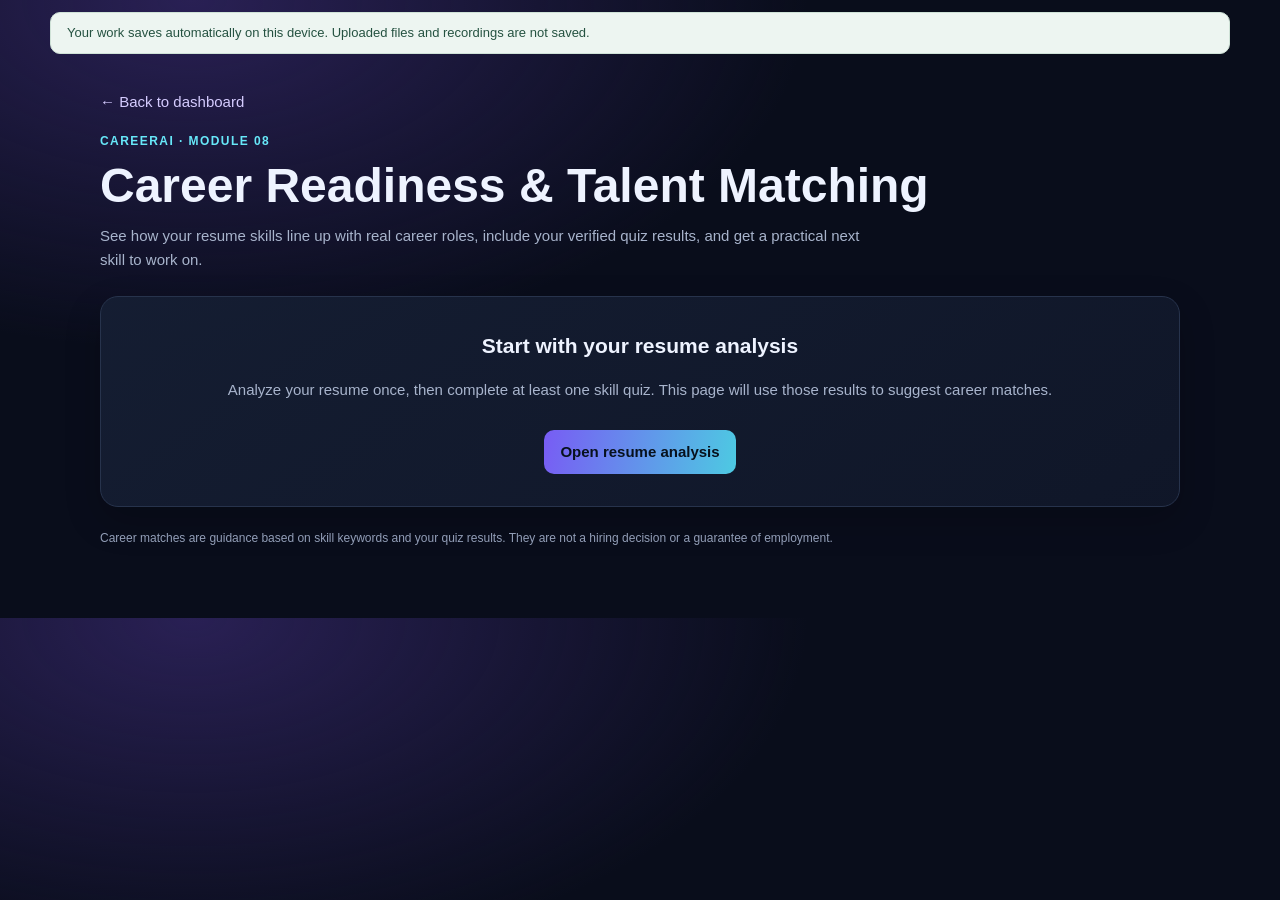
==== career_readiness.html @ 3a0b0e7c "Publish CareerAI static frontend Serve the dashboard and browser tools with GitHub Pages. Server-bac" ====
<!doctype html>
<html lang="en">
<head>
<meta name="careerai-api-base" content="https://careerai-project-vca7.onrender.com">
<meta charset="utf-8">
<meta name="viewport" content="width=device-width, initial-scale=1">
<title>Career Readiness & Talent Matching · CareerAI</title>
<style>
:root{color-scheme:dark;--bg:#090d1b;--panel:#121a2d;--line:#27334c;--text:#eef3ff;--muted:#a8b4cc;--accent:#a78bfa;--cyan:#67e8f9;--green:#6ee7b7}
*{box-sizing:border-box}body{margin:0;background:radial-gradient(ellipse at 15% 0,#292054 0,transparent 40%),var(--bg);color:var(--text);font:15px/1.6 Inter,Segoe UI,Arial,sans-serif}main{width:min(1080px,92%);margin:36px auto 70px}.back{display:inline-block;color:#d5ccff;text-decoration:none;margin-bottom:18px}.eyebrow{color:var(--cyan);letter-spacing:.12em;text-transform:uppercase;font-size:12px;font-weight:700}h1{font-size:clamp(30px,5vw,48px);line-height:1.12;margin:8px 0 12px}h2{font-size:21px;margin:0 0 6px}h3{font-size:17px;margin:0}.intro,.muted{color:var(--muted)}.intro{max-width:760px;margin:0 0 24px}.grid{display:grid;grid-template-columns:repeat(2,minmax(0,1fr));gap:16px}.panel,.match{background:linear-gradient(145deg,#151e33f2,#101729f2);border:1px solid var(--line);border-radius:18px;padding:22px;box-shadow:0 14px 36px #0003}.wide{grid-column:1/-1}.stats{display:grid;grid-template-columns:repeat(3,1fr);gap:10px;margin-top:16px}.stat{padding:13px;border:1px solid var(--line);border-radius:12px;background:#0b1222}.stat strong{display:block;font-size:20px;color:var(--cyan)}.stat span{color:var(--muted);font-size:12px}.notice{padding:14px 16px;border:1px solid #51458a;background:#201b3a;border-radius:12px;color:#e3dcff}.notice a,.panel a{color:#d4c8ff}.match-list{display:grid;gap:12px;margin-top:16px}.match{padding:17px 19px}.match-head{display:flex;justify-content:space-between;gap:12px;align-items:center}.pct{font-weight:800;color:var(--green);font-size:20px}.bar{height:7px;background:#27334c;border-radius:8px;margin:11px 0 14px;overflow:hidden}.bar span{display:block;height:100%;background:linear-gradient(90deg,#7c6df5,#54d8e8);border-radius:8px}.chips{display:flex;gap:7px;flex-wrap:wrap;margin-top:8px}.chip{font-size:12px;padding:4px 9px;border-radius:99px;background:#1d2b3b;color:#b9f3dc}.chip.gap{background:#352331;color:#f4c2c2}.small{font-size:13px;color:var(--muted);margin:0}.next{border-left:3px solid var(--accent);padding:7px 0 7px 13px;margin-top:13px;color:#e2dcff}.empty{text-align:center;padding:32px 20px}.btn{display:inline-block;margin-top:13px;background:linear-gradient(100deg,#785cf4,#4dcae2);color:#07111d!important;text-decoration:none;font-weight:800;border-radius:10px;padding:10px 16px}.error{color:#ffb4b4}.disclaimer{margin-top:22px;font-size:12px;color:#929eb7}@media(max-width:700px){.grid{grid-template-columns:1fr}.wide{grid-column:auto}.stats{grid-template-columns:1fr}.panel{padding:18px}.match-head{align-items:flex-start}}
</style>
<style>
button,a,input,select,textarea{touch-action:manipulation}input,select,textarea{font-size:16px}button{min-height:44px}a:focus-visible,button:focus-visible,input:focus-visible,select:focus-visible,textarea:focus-visible{outline:3px solid #8c78ed;outline-offset:3px}img,video{max-width:100%}body{overflow-wrap:break-word}@media(max-width:600px){input,select,textarea{max-width:100%}.module-modal{padding:0!important}.module-shell{width:100%!important;height:100dvh!important;max-height:none!important;border-radius:0!important}.module-frame{min-height:0}button{white-space:normal}}@media print{.career-progress{display:none!important}}
</style><script>
window.CareerAI={read:function(k,d){try{return JSON.parse(localStorage.getItem(k))||d}catch(e){return d}},write:function(k,v){try{localStorage.setItem(k,JSON.stringify(v));return true}catch(e){return false}},role:function(){return this.read('careerAIProfile',{}).role||this.read('careerAIResumeAnalysis',{}).job_role||''},setRole:function(role){if(!role.trim())return;var p=this.read('careerAIProfile',{});p.role=role.trim();p.updatedAt=new Date().toISOString();this.write('careerAIProfile',p)}};
</script>
<script src="./career-api.js"></script>
</head>
<body>
<main>
<a class="back" href="./dashboard.html">← Back to dashboard</a>
<div class="eyebrow">CareerAI · Module 08</div>
<h1>Career Readiness & Talent Matching</h1>
<p class="intro">See how your resume skills line up with real career roles, include your verified quiz results, and get a practical next skill to work on.</p>
<div id="content" class="grid" aria-live="polite"><section class="panel wide">Loading your career profile…</section></div>
<p class="disclaimer">Career matches are guidance based on skill keywords and your quiz results. They are not a hiring decision or a guarantee of employment.</p>
</main>
<script>
const content = document.getElementById("content");
function safeParse(key, fallback) { try { return JSON.parse(localStorage.getItem(key) || "null") || fallback; } catch (_) { return fallback; } }
function titleCase(value) { return String(value || "").replace(/\b\w/g, ch => ch.toUpperCase()); }
function node(tag, className, text) { const element=document.createElement(tag); if(className) element.className=className; if(text!==undefined) element.textContent=text; return element; }
function showEmpty() {
  const card=node("section","panel wide empty");
  card.append(node("h2","","Start with your resume analysis"),node("p","muted","Analyze your resume once, then complete at least one skill quiz. This page will use those results to suggest career matches."));
  const link=node("a","btn","Open resume analysis"); link.href="./resume_tools.html?feature=resume"; card.append(link); content.replaceChildren(card);
}
function addSkillChips(container, skills, gap) {
  if(!skills.length){container.append(node("span","small",gap?"No skill gaps in this role’s list.":"No overlapping skills yet."));return;}
  skills.forEach(skill=>container.append(node("span",gap?"chip gap":"chip",skill)));
}
async function load() {
  const analysis=safeParse("careerAIResumeAnalysis",null);
  if(!analysis || !Array.isArray(analysis.detected_skills)){showEmpty();return;}
  const quizzes=safeParse("careerAIVerifiedSkills",{});
  const verified=Object.values(quizzes).filter(item=>item&&item.skill);
  const skillSet=[...new Set([...(analysis.detected_skills||[]),...verified.map(item=>item.skill)])];
  const overview=node("section","panel");
  overview.append(node("h2","","Your current profile"),node("p","muted","Resume: "+(analysis.file_name||"Analyzed resume")),node("p","muted","Target role: "+(analysis.job_role||"Not specified")));
  const stats=node("div","stats");
  [[(analysis.match_percentage??0)+"%","Target role skill match"],[skillSet.length,"Skills in your profile"],[verified.length,"Completed skill quizzes"]].forEach(([value,label])=>{const item=node("div","stat");item.append(node("strong","",String(value)),node("span","",label));stats.append(item);});
  overview.append(stats);
  const quizPanel=node("section","panel"); quizPanel.append(node("h2","","Verified skill results"));
  if(verified.length){verified.sort((a,b)=>new Date(b.savedAt||0)-new Date(a.savedAt||0)).forEach(item=>{const row=node("p","small",item.skill+": "+item.score+"/"+item.total+" ("+item.percentage+"%) · "+item.result);quizPanel.append(row);});}
  else quizPanel.append(node("p","muted","No quiz result saved yet. Complete a skill quiz in Skill Verification, then return here."));
  const heading=node("section","panel wide");heading.append(node("h2","","Career matches"),node("p","muted","Ranked by overlap with skills detected in your resume and verified quizzes."));
  content.replaceChildren(overview,quizPanel,heading);
  try {
    const response=await fetch(CareerAIAPI.url("/api/career-matches"),{method:"POST",headers:{"Content-Type":"application/json"},body:JSON.stringify({skills:skillSet})});
    const data=await response.json(); if(!response.ok||data.status!=="success") throw new Error(data.message||"Could not load career matches.");
    const list=node("div","match-list wide");
    data.matches.forEach((match,index)=>{
      const card=node("article","match"); const top=node("div","match-head");top.append(node("h3","",(index+1)+". "+titleCase(match.role)),node("span","pct",match.match_percentage+"%"));card.append(top);
      const bar=node("div","bar");const fill=node("span");fill.style.width=match.match_percentage+"%";bar.append(fill);card.append(bar);
      card.append(node("p","small","Skills you have"));const matched=node("div","chips");addSkillChips(matched,match.matched_skills,false);card.append(matched);
      card.append(node("p","small","Skills to build"));const missing=node("div","chips");addSkillChips(missing,match.missing_skills,true);card.append(missing);
      if(match.missing_skills.length) card.append(node("div","next","Suggested next step: learn "+match.missing_skills[0]+" and complete a related project or quiz."));
      list.append(card);
    });
    content.append(list);
  } catch(error) { const message=node("section","panel wide error",error.message+" Check that the CareerAI server is running, then refresh this page.");content.append(message); }
}
load();
</script>

<style data-career-journey>
.journey-bar{width:min(1180px,calc(100% - 32px));margin:20px auto;padding:20px;border:1px solid #dddff0;border-radius:16px;background:white;color:#20243a;font:15px/1.5 'Segoe UI',sans-serif}.journey-bar h2{margin:0 0 6px;font-size:21px}.journey-track{display:flex;gap:8px;overflow-x:auto;list-style:none;padding:0 0 8px;margin:14px 0}.journey-track li{white-space:nowrap;padding:6px 10px;border-radius:20px;background:#f1f2f7;font-size:12px}.journey-track li[aria-current]{background:#6048d8;color:white}.journey-actions{display:flex;flex-wrap:wrap;gap:10px;align-items:center}.journey-actions a,.journey-actions button{display:inline-flex;align-items:center;justify-content:center;min-height:44px;padding:10px 15px;border:1px solid #d7dbeb;border-radius:9px;background:white;color:#39405a;text-decoration:none;font:600 14px 'Segoe UI',sans-serif;cursor:pointer}.journey-actions .journey-next{background:#6048d8;color:white}.journey-actions button:disabled{opacity:.55;cursor:not-allowed}.journey-hint{margin:10px 0;color:#616a80;font-size:13px}body.journey-resume #careerPathSection,body.journey-resume #verificationSection,body.journey-resume #analysisSection,body.journey-results #resumeAnalysisSection,body.journey-results #careerPathSection,body.journey-results #verificationSection,body.journey-quiz #resumeAnalysisSection,body.journey-quiz #analysisSection,body.journey-quiz #careerPathSection{display:none!important}.journey-bottom{margin-top:20px;margin-bottom:32px}@media print{.journey-bar{display:none!important}}@media(max-width:550px){.journey-bar{padding:16px}.journey-actions .journey-next{flex:1}}
</style>
<script data-career-journey>
(function(){
const params=new URLSearchParams(location.search);if(params.get('journey')!=='1')return;
const steps=[['Upload resume','resume_tools.html?feature=resume'],['Review analysis','resume_tools.html?feature=skill-gap'],['Verify skills','resume_tools.html?feature=verification'],['English tutor','tutor.html'],['Mock interview','interview_practice.html'],['Interview feedback','interview_analysis.html'],['Build resume','resume_builder.html']];
const page=location.pathname.split('/').pop();let step=page==='resume_tools.html'?(params.get('feature')==='verification'?2:params.get('feature')==='skill-gap'?1:0):steps.findIndex(x=>x[1].split('?')[0]===page);if(step<0)return;
const url=i=>steps[i][1]+(steps[i][1].includes('?')?'&':'?')+'journey=1';
let state=CareerAI.read('careerAIJourney',{});state.current=step;state.visited=state.visited||{};state.visited[step]=true;state.updatedAt=new Date().toISOString();CareerAI.write('careerAIJourney',state);
function build(bottom){const box=document.createElement('section');box.className='journey-bar'+(bottom?' journey-bottom':'');box.setAttribute('aria-label','Career preparation journey');if(!bottom){const title=document.createElement('h2');title.textContent='Step '+(step+1)+' of '+steps.length+' · '+steps[step][0];box.append(title);const role=document.createElement('p');role.className='journey-hint';role.textContent=CareerAI.role()?'Your target: '+CareerAI.role():'Choose your job role when uploading your resume.';box.append(role);const list=document.createElement('ol');list.className='journey-track';steps.forEach(([name],i)=>{const item=document.createElement('li');item.textContent=(i+1)+'. '+name;if(i===step)item.setAttribute('aria-current','step');list.append(item)});box.append(list)}const actions=document.createElement('div');actions.className='journey-actions';const back=document.createElement('a');back.href=step?url(step-1):'dashboard.html';back.textContent=step?'← Back':'← Dashboard';actions.append(back);const next=document.createElement('button');next.type='button';next.className='journey-next';next.onclick=()=>advance(false);actions.append(next);if(step<steps.length-1){const skip=document.createElement('button');skip.type='button';skip.textContent='Skip this step';skip.onclick=()=>advance(true);actions.append(skip)}const dash=document.createElement('a');dash.href='dashboard.html';dash.textContent='Save & exit';dash.onclick=()=>{if(step===4&&typeof endInterview==='function')endInterview();if(step===6&&document.getElementById('saveDraft'))document.getElementById('saveDraft').click();};actions.append(dash);const hint=document.createElement('p');hint.className='journey-hint journey-status';hint.setAttribute('aria-live','polite');box.append(actions,hint);return box}
const top=build(false),bottom=build(true);document.body.insertBefore(top,document.body.firstChild);document.body.append(bottom);
if(page==='resume_tools.html'){document.body.classList.add(step===0?'journey-resume':step===1?'journey-results':'journey-quiz');const a=CareerAI.read('careerAIResumeAnalysis',null);if(step>0&&!a){const notice=document.getElementById('skillGapNotice');notice.classList.remove('hidden');document.getElementById('noticeTitle').textContent='Upload a resume first';document.getElementById('skillGapMessage').textContent='Return to Step 1 to analyze a resume, or skip this step.';notice.querySelector('button').onclick=()=>location.assign(url(0));}}
function completed(){switch(step){case 0:case 1:return !!CareerAI.read('careerAIResumeAnalysis',{}).job_role;case 2:return Object.keys(CareerAI.read('careerAIVerifiedSkills',{})).length>0;case 3:return Object.keys(CareerAI.read('careerAILearningProgress',{})).length>0;case 4:return !!CareerAI.read('careerAIInterviewReport',{}).totalAnswers;case 5:return !!CareerAI.read('careerAIInterviewReport',{}).totalAnswers;case 6:return !!CareerAI.read('careerAIResumeBuilt',{}).at;}}
function update(){const done=completed(),working=step===4&&typeof active!=='undefined'&&active;const ready=done||working;const label=step===6?'Finish journey':step===4&&working?'End interview & review feedback':'Continue → '+steps[step+1][0];for(const bar of [top,bottom]){const button=bar.querySelector('.journey-next');if(button.textContent!==label)button.textContent=label;button.disabled=!ready;const text=ready?'Continue when you are ready. Your progress is saved in this browser.':'Complete this activity to continue, or use Skip this step.';const hint=bar.querySelector('.journey-status');if(hint.textContent!==text)hint.textContent=text}}
function advance(skip){if(step===4&&typeof endInterview==='function'&&typeof active!=='undefined'&&active)endInterview();state=CareerAI.read('careerAIJourney',{});if(skip){state.skipped=state.skipped||{};state.skipped[step]=true;}else{state.completed=state.completed||{};state.completed[step]=true;}state.current=Math.min(step+1,steps.length-1);if(step===6)state.finishedAt=new Date().toISOString();CareerAI.write('careerAIJourney',state);location.assign(step===6?'dashboard.html':url(step+1));}
// Keep links within the journey and show the results as the next step after analysis.
document.querySelectorAll('a[href]').forEach(a=>{const target=new URL(a.href,location.href);if(target.origin!==location.origin)return;const i=steps.findIndex(x=>x[1]===target.pathname.split('/').pop()+target.search);if(i>=0)a.href=url(i)});
update();setInterval(update,1000);
})();
</script>


<script data-career-drafts>
(function(){
const page=location.pathname.split('/').pop()||'dashboard.html';if(page==='dashboard.html')return;
const key='careerAIAutosave:'+(page==='resume_tools.html'?'index.html':page);let restoring=false,cleared=false,timer;
const fields=()=>[...document.querySelectorAll('input[id],select[id],textarea[id]')].filter(e=>!['file','password','hidden'].includes(e.type));
function save(){if(restoring||cleared)return true;const data={savedAt:new Date().toISOString(),fields:{},scrollY:scrollY};fields().forEach(e=>data.fields[e.id]={value:e.value,checked:e.checked});
if(page==='tutor.html'){data.tutor={lesson:activeLessonId,quizScore,quizAttempts,panel:window.tutorPanel||'lessonCard'};['speechResult','practiceFeedback','correction','quizResult'].forEach(id=>{const el=document.getElementById(id);if(el)data[id]={text:el.textContent,visible:getComputedStyle(el).display!=='none'};});}
if(page==='interview_practice.html'){data.interview={questions,mainIndex,followUpPending,answers,inProgress:active||!!document.getElementById('resumeSavedInterview'),aiMode,question:document.getElementById('avatarQuestion').textContent,conversation:[...document.querySelectorAll('#conversation .bubble')].map(e=>({speaker:e.querySelector('.speaker').textContent,text:e.lastElementChild.textContent}))};}
if(page==='resume_builder.html'){const view=document.getElementById('preview');if(!view.querySelector('.empty'))data.preview=[...view.childNodes].map(serializePreview);const draft={};draftFields.forEach(id=>draft[id]=document.getElementById(id).value);draft.skills=confirmedSkills().join(', ');draft.photo=photoData;draft.savedAt=data.savedAt;if(!CareerAI.write('careerAIResumeDraft',draft))return false;}
if(page==='resume_tools.html')data.quizAnswers=[...document.querySelectorAll('#questionsContainer input:checked')].map(e=>({name:e.name,value:e.value}));
const ok=CareerAI.write(key,data);const label=document.getElementById('draftSaveStatus');if(label)label.textContent=ok?'Draft saved on this device · '+new Date().toLocaleTimeString([], {hour:'2-digit',minute:'2-digit'}):'Draft could not be saved: browser storage is unavailable or full.';return ok;}
function serializePreview(node){if(node.nodeType===3)return {text:node.textContent};if(node.nodeType!==1)return null;return {tag:node.tagName,classes:node.className,children:[...node.childNodes].map(serializePreview).filter(Boolean)};}
function restorePreview(item){if(typeof item.text==='string')return document.createTextNode(item.text);const allowed=['DIV','HEADER','H1','H2','H3','P','UL','OL','LI','SPAN','IMG','BR','B','STRONG','EM'];if(!allowed.includes(item.tag))return document.createTextNode('');const el=document.createElement(item.tag);if(typeof item.classes==='string')el.className=item.classes;if(item.tag==='IMG'){if(/^data:image\/(jpeg|png|webp);base64,/.test(photoData)){el.src=photoData;el.alt='Profile photo';}}else(item.children||[]).forEach(x=>el.append(restorePreview(x)));return el;}
window.CareerAIDrafts={save};
if(page==='resume_builder.html')document.getElementById('deleteDraft').onclick=()=>{if(!confirm('Clear the saved resume draft and its form on this device?'))return;cleared=true;draftFields.forEach(id=>document.getElementById(id).value=id==='template'?'classic':'');photoData='';document.getElementById('resumePhoto').value='';document.getElementById('preview').replaceChildren();const empty=document.createElement('div');empty.className='empty';empty.textContent='Fill in your details and create a preview.';document.getElementById('preview').append(empty);document.getElementById('qualityChecks').hidden=true;localStorage.removeItem('careerAIResumeDraft');localStorage.removeItem(key);document.getElementById('draftSaveStatus').textContent='Saved resume draft cleared.';};
const strip=document.createElement('aside');strip.className='draft-status';strip.style.cssText='padding:10px 16px;margin:12px auto;max-width:1180px;background:#edf5f1;border:1px solid #cfe2d7;border-radius:10px;color:#255241;font:13px/1.5 Segoe UI,sans-serif';const label=document.createElement('span');label.id='draftSaveStatus';label.textContent='Your work saves automatically on this device. Uploaded files and recordings are not saved.';strip.append(label);document.body.insertBefore(strip,document.body.firstChild);
const saved=CareerAI.read(key,null);
if(saved){restoring=true;
// Restore selectors before rebuilding dynamic lesson content, then restore typed work.
for(const [id,item] of Object.entries(saved.fields||{})){const el=document.getElementById(id);if(el&&el.tagName==='SELECT'&&[...el.options].some(o=>o.value===item.value))el.value=item.value;}
if(page==='tutor.html'&&saved.tutor){activeLessonId=saved.tutor.lesson;filterLessons();changeLanguage();quizScore=saved.tutor.quizScore||0;quizAttempts=saved.tutor.quizAttempts||0;document.getElementById('score').textContent='Score: '+quizScore+' / '+quizAttempts;if(window.showTutorPanel)showTutorPanel(saved.tutor.panel||'lessonCard');}
for(const [id,item] of Object.entries(saved.fields||{})){const el=document.getElementById(id);if(!el||el.type==='file')continue;if(el.tagName!=='SELECT'){el.value=item.value??'';if(['checkbox','radio'].includes(el.type))el.checked=!!item.checked;}}
if(page==='resume_builder.html'&&saved.preview){const view=document.getElementById('preview');view.dataset.template=document.getElementById('template').value;view.replaceChildren(...saved.preview.map(restorePreview));if(view.firstElementChild)view.firstElementChild.contentEditable='true';showQualityChecks();}
if(page==='tutor.html'){['speechResult','practiceFeedback','correction','quizResult'].forEach(id=>{const state=saved[id];if(state){const el=document.getElementById(id);el.textContent=state.text;if(state.visible)el.style.display='block';}});}
if(page==='interview_practice.html'&&saved.interview){const d=saved.interview;const safe=d.questions&&d.questions.length&&Number.isInteger(d.mainIndex)&&d.mainIndex>=0&&d.mainIndex<d.questions.length;
if(safe&&!d.aiMode){questions=d.questions;mainIndex=d.mainIndex;followUpPending=!!d.followUpPending;answers=d.answers||[];aiMode=false;document.getElementById('conversation').replaceChildren();(d.conversation||[]).forEach(item=>addMessage(item.speaker,item.text));document.getElementById('avatarQuestion').textContent=d.question||questions[mainIndex].q;lastSpokenQuestion=d.question||questions[mainIndex].q;
if(d.inProgress){const resume=document.createElement('button');resume.type='button';resume.id='resumeSavedInterview';resume.textContent='▶ Resume saved interview';resume.onclick=async()=>{active=true;setSetupLocked(true);document.getElementById('answerText').disabled=false;document.getElementById('sendButton').disabled=false;document.getElementById('recordButton').disabled=!recognitionAvailable();document.getElementById('endButton').disabled=false;document.getElementById('startButton').disabled=true;resume.remove();if(document.getElementById('useCamera').checked)await startCamera(false);setTurnStatus('Question '+(mainIndex+1)+' of '+questions.length+(followUpPending?' · follow-up':''));speak(lastSpokenQuestion);};document.getElementById('startButton').before(resume);document.getElementById('startButton').textContent='Start a new interview';document.getElementById('setupStatus').textContent='Saved interview found. Resume from your last question, or start a new round.';}
}else if(d.aiMode){document.getElementById('setupStatus').textContent='Your typed draft is restored. Start a new AI session to continue; connected sessions may expire.';}}
if(page==='resume_tools.html'&&saved.fields?.verificationSkill?.value&&saved.quizAnswers?.length){loadSkillQuestions().then(()=>{saved.quizAnswers.forEach(a=>{const input=[...document.querySelectorAll('#questionsContainer input')].find(e=>e.name===a.name&&e.value===a.value);if(input)input.checked=true;});});}
requestAnimationFrame(()=>window.scrollTo(0,Number(saved.scrollY)||0));restoring=false;label.textContent='Draft restored from '+new Date(saved.savedAt).toLocaleString()+'. Your camera and microphone stay off until you resume.';}
document.addEventListener('input',()=>{cleared=false;clearTimeout(timer);timer=setTimeout(save,300)});document.addEventListener('change',()=>{cleared=false;save()});document.addEventListener('click',()=>{clearTimeout(timer);timer=setTimeout(save,350)});window.addEventListener('pagehide',save);window.addEventListener('beforeunload',save);document.addEventListener('visibilitychange',()=>{if(document.visibilityState==='hidden')save()});
})();
</script>

<script src="correction-support.js"></script>
</body>
</html>
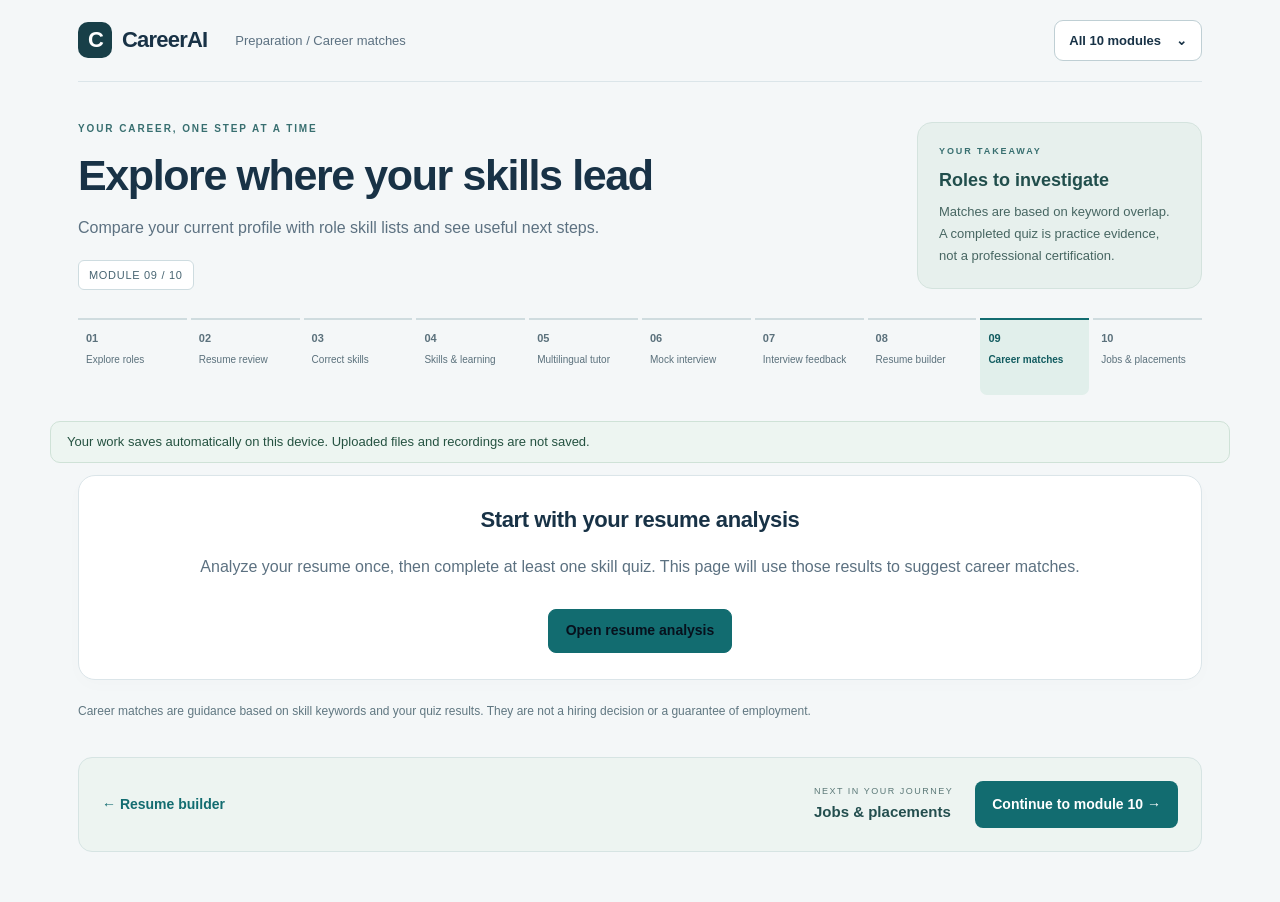
==== commit 12ce0b7c: "Publish ordered modules and professional practice screens" ====
--- a/career_readiness.html
+++ b/career_readiness.html
@@ -15,13 +15,15 @@
 window.CareerAI={read:function(k,d){try{return JSON.parse(localStorage.getItem(k))||d}catch(e){return d}},write:function(k,v){try{localStorage.setItem(k,JSON.stringify(v));return true}catch(e){return false}},role:function(){return this.read('careerAIProfile',{}).role||this.read('careerAIResumeAnalysis',{}).job_role||''},setRole:function(role){if(!role.trim())return;var p=this.read('careerAIProfile',{});p.role=role.trim();p.updatedAt=new Date().toISOString();this.write('careerAIProfile',p)}};
 </script>
 <script src="./career-api.js"></script>
+<link rel="stylesheet" href="./career-ui.css">
+<script src="./career-journey.js" defer></script>
 </head>
 <body>
 <main>
 <a class="back" href="./dashboard.html">← Back to dashboard</a>
-<div class="eyebrow">CareerAI · Module 08</div>
+<div class="eyebrow">CareerAI · Module 09</div>
 <h1>Career Readiness & Talent Matching</h1>
-<p class="intro">See how your resume skills line up with real career roles, include your verified quiz results, and get a practical next skill to work on.</p>
+<p class="intro">See how your resume skills line up with real career roles, include your completed practice quizzes, and get a practical next skill to work on.</p>
 <div id="content" class="grid" aria-live="polite"><section class="panel wide">Loading your career profile…</section></div>
 <p class="disclaimer">Career matches are guidance based on skill keywords and your quiz results. They are not a hiring decision or a guarantee of employment.</p>
 </main>
@@ -50,10 +52,10 @@
   const stats=node("div","stats");
   [[(analysis.match_percentage??0)+"%","Target role skill match"],[skillSet.length,"Skills in your profile"],[verified.length,"Completed skill quizzes"]].forEach(([value,label])=>{const item=node("div","stat");item.append(node("strong","",String(value)),node("span","",label));stats.append(item);});
   overview.append(stats);
-  const quizPanel=node("section","panel"); quizPanel.append(node("h2","","Verified skill results"));
+  const quizPanel=node("section","panel"); quizPanel.append(node("h2","","Skill practice results"));
   if(verified.length){verified.sort((a,b)=>new Date(b.savedAt||0)-new Date(a.savedAt||0)).forEach(item=>{const row=node("p","small",item.skill+": "+item.score+"/"+item.total+" ("+item.percentage+"%) · "+item.result);quizPanel.append(row);});}
   else quizPanel.append(node("p","muted","No quiz result saved yet. Complete a skill quiz in Skill Verification, then return here."));
-  const heading=node("section","panel wide");heading.append(node("h2","","Career matches"),node("p","muted","Ranked by overlap with skills detected in your resume and verified quizzes."));
+  const heading=node("section","panel wide");heading.append(node("h2","","Career matches"),node("p","muted","Ranked by overlap with skill names from your resume and completed practice quizzes. All attempted quiz topics count here, regardless of score; this is exploration, not proof of ability."));
   content.replaceChildren(overview,quizPanel,heading);
   try {
     const response=await fetch(CareerAIAPI.url("/api/career-matches"),{method:"POST",headers:{"Content-Type":"application/json"},body:JSON.stringify({skills:skillSet})});
@@ -62,7 +64,7 @@
     data.matches.forEach((match,index)=>{
       const card=node("article","match"); const top=node("div","match-head");top.append(node("h3","",(index+1)+". "+titleCase(match.role)),node("span","pct",match.match_percentage+"%"));card.append(top);
       const bar=node("div","bar");const fill=node("span");fill.style.width=match.match_percentage+"%";bar.append(fill);card.append(bar);
-      card.append(node("p","small","Skills you have"));const matched=node("div","chips");addSkillChips(matched,match.matched_skills,false);card.append(matched);
+      card.append(node("p","small","Matching skill keywords"));const matched=node("div","chips");addSkillChips(matched,match.matched_skills,false);card.append(matched);
       card.append(node("p","small","Skills to build"));const missing=node("div","chips");addSkillChips(missing,match.missing_skills,true);card.append(missing);
       if(match.missing_skills.length) card.append(node("div","next","Suggested next step: learn "+match.missing_skills[0]+" and complete a related project or quiz."));
       list.append(card);
@@ -73,27 +75,8 @@
 load();
 </script>
 
-<style data-career-journey>
-.journey-bar{width:min(1180px,calc(100% - 32px));margin:20px auto;padding:20px;border:1px solid #dddff0;border-radius:16px;background:white;color:#20243a;font:15px/1.5 'Segoe UI',sans-serif}.journey-bar h2{margin:0 0 6px;font-size:21px}.journey-track{display:flex;gap:8px;overflow-x:auto;list-style:none;padding:0 0 8px;margin:14px 0}.journey-track li{white-space:nowrap;padding:6px 10px;border-radius:20px;background:#f1f2f7;font-size:12px}.journey-track li[aria-current]{background:#6048d8;color:white}.journey-actions{display:flex;flex-wrap:wrap;gap:10px;align-items:center}.journey-actions a,.journey-actions button{display:inline-flex;align-items:center;justify-content:center;min-height:44px;padding:10px 15px;border:1px solid #d7dbeb;border-radius:9px;background:white;color:#39405a;text-decoration:none;font:600 14px 'Segoe UI',sans-serif;cursor:pointer}.journey-actions .journey-next{background:#6048d8;color:white}.journey-actions button:disabled{opacity:.55;cursor:not-allowed}.journey-hint{margin:10px 0;color:#616a80;font-size:13px}body.journey-resume #careerPathSection,body.journey-resume #verificationSection,body.journey-resume #analysisSection,body.journey-results #resumeAnalysisSection,body.journey-results #careerPathSection,body.journey-results #verificationSection,body.journey-quiz #resumeAnalysisSection,body.journey-quiz #analysisSection,body.journey-quiz #careerPathSection{display:none!important}.journey-bottom{margin-top:20px;margin-bottom:32px}@media print{.journey-bar{display:none!important}}@media(max-width:550px){.journey-bar{padding:16px}.journey-actions .journey-next{flex:1}}
-</style>
-<script data-career-journey>
-(function(){
-const params=new URLSearchParams(location.search);if(params.get('journey')!=='1')return;
-const steps=[['Upload resume','resume_tools.html?feature=resume'],['Review analysis','resume_tools.html?feature=skill-gap'],['Verify skills','resume_tools.html?feature=verification'],['English tutor','tutor.html'],['Mock interview','interview_practice.html'],['Interview feedback','interview_analysis.html'],['Build resume','resume_builder.html']];
-const page=location.pathname.split('/').pop();let step=page==='resume_tools.html'?(params.get('feature')==='verification'?2:params.get('feature')==='skill-gap'?1:0):steps.findIndex(x=>x[1].split('?')[0]===page);if(step<0)return;
-const url=i=>steps[i][1]+(steps[i][1].includes('?')?'&':'?')+'journey=1';
-let state=CareerAI.read('careerAIJourney',{});state.current=step;state.visited=state.visited||{};state.visited[step]=true;state.updatedAt=new Date().toISOString();CareerAI.write('careerAIJourney',state);
-function build(bottom){const box=document.createElement('section');box.className='journey-bar'+(bottom?' journey-bottom':'');box.setAttribute('aria-label','Career preparation journey');if(!bottom){const title=document.createElement('h2');title.textContent='Step '+(step+1)+' of '+steps.length+' · '+steps[step][0];box.append(title);const role=document.createElement('p');role.className='journey-hint';role.textContent=CareerAI.role()?'Your target: '+CareerAI.role():'Choose your job role when uploading your resume.';box.append(role);const list=document.createElement('ol');list.className='journey-track';steps.forEach(([name],i)=>{const item=document.createElement('li');item.textContent=(i+1)+'. '+name;if(i===step)item.setAttribute('aria-current','step');list.append(item)});box.append(list)}const actions=document.createElement('div');actions.className='journey-actions';const back=document.createElement('a');back.href=step?url(step-1):'dashboard.html';back.textContent=step?'← Back':'← Dashboard';actions.append(back);const next=document.createElement('button');next.type='button';next.className='journey-next';next.onclick=()=>advance(false);actions.append(next);if(step<steps.length-1){const skip=document.createElement('button');skip.type='button';skip.textContent='Skip this step';skip.onclick=()=>advance(true);actions.append(skip)}const dash=document.createElement('a');dash.href='dashboard.html';dash.textContent='Save & exit';dash.onclick=()=>{if(step===4&&typeof endInterview==='function')endInterview();if(step===6&&document.getElementById('saveDraft'))document.getElementById('saveDraft').click();};actions.append(dash);const hint=document.createElement('p');hint.className='journey-hint journey-status';hint.setAttribute('aria-live','polite');box.append(actions,hint);return box}
-const top=build(false),bottom=build(true);document.body.insertBefore(top,document.body.firstChild);document.body.append(bottom);
-if(page==='resume_tools.html'){document.body.classList.add(step===0?'journey-resume':step===1?'journey-results':'journey-quiz');const a=CareerAI.read('careerAIResumeAnalysis',null);if(step>0&&!a){const notice=document.getElementById('skillGapNotice');notice.classList.remove('hidden');document.getElementById('noticeTitle').textContent='Upload a resume first';document.getElementById('skillGapMessage').textContent='Return to Step 1 to analyze a resume, or skip this step.';notice.querySelector('button').onclick=()=>location.assign(url(0));}}
-function completed(){switch(step){case 0:case 1:return !!CareerAI.read('careerAIResumeAnalysis',{}).job_role;case 2:return Object.keys(CareerAI.read('careerAIVerifiedSkills',{})).length>0;case 3:return Object.keys(CareerAI.read('careerAILearningProgress',{})).length>0;case 4:return !!CareerAI.read('careerAIInterviewReport',{}).totalAnswers;case 5:return !!CareerAI.read('careerAIInterviewReport',{}).totalAnswers;case 6:return !!CareerAI.read('careerAIResumeBuilt',{}).at;}}
-function update(){const done=completed(),working=step===4&&typeof active!=='undefined'&&active;const ready=done||working;const label=step===6?'Finish journey':step===4&&working?'End interview & review feedback':'Continue → '+steps[step+1][0];for(const bar of [top,bottom]){const button=bar.querySelector('.journey-next');if(button.textContent!==label)button.textContent=label;button.disabled=!ready;const text=ready?'Continue when you are ready. Your progress is saved in this browser.':'Complete this activity to continue, or use Skip this step.';const hint=bar.querySelector('.journey-status');if(hint.textContent!==text)hint.textContent=text}}
-function advance(skip){if(step===4&&typeof endInterview==='function'&&typeof active!=='undefined'&&active)endInterview();state=CareerAI.read('careerAIJourney',{});if(skip){state.skipped=state.skipped||{};state.skipped[step]=true;}else{state.completed=state.completed||{};state.completed[step]=true;}state.current=Math.min(step+1,steps.length-1);if(step===6)state.finishedAt=new Date().toISOString();CareerAI.write('careerAIJourney',state);location.assign(step===6?'dashboard.html':url(step+1));}
-// Keep links within the journey and show the results as the next step after analysis.
-document.querySelectorAll('a[href]').forEach(a=>{const target=new URL(a.href,location.href);if(target.origin!==location.origin)return;const i=steps.findIndex(x=>x[1]===target.pathname.split('/').pop()+target.search);if(i>=0)a.href=url(i)});
-update();setInterval(update,1000);
-})();
-</script>
+
+
 
 
 <script data-career-drafts>
--- a/career-ui.css
+++ b/career-ui.css
@@ -0,0 +1,15 @@
+/* Shared module design. Resume export content and the interview video retain their own layout. */
+:root{--career-ink:#183246;--career-muted:#5c7181;--career-teal:#126c70;--career-line:#dbe5e9;--career-bg:#f4f7f8;--career-soft:#e8f2f0}
+html{scroll-behavior:smooth;scroll-padding-top:22px}body.career-module{color-scheme:light;--bg:#f4f7f8;--panel:#fff;--line:#dbe5e9;--text:#183246;--muted:#5c7181;--accent:#126c70;--cyan:#126c70;--green:#23684e;margin:0;background:var(--career-bg);color:var(--career-ink);font:16px/1.65 'Segoe UI',Arial,sans-serif}
+.career-module *{box-sizing:border-box}.career-module [hidden],.career-module .hidden{display:none!important}.career-module a{color:#126c70}.career-module button,.career-module input,.career-module select,.career-module textarea{font-family:inherit}.career-module a:focus-visible,.career-module summary:focus-visible,.career-module button:focus-visible,.career-module input:focus-visible,.career-module select:focus-visible,.career-module textarea:focus-visible{outline:3px solid #149e97;outline-offset:4px}
+.career-chrome{max-width:1180px;margin:auto;padding:0 28px}.career-topbar{height:82px;display:flex;align-items:center;gap:28px;border-bottom:1px solid var(--career-line)}.career-brand{display:inline-flex;gap:10px;align-items:center;color:var(--career-ink)!important;font-size:22px;font-weight:800;letter-spacing:-.8px;text-decoration:none}.career-brand-mark{display:inline-grid;place-items:center;width:34px;height:36px;border-radius:10px;background:#183f48;color:#fff;font-size:22px;letter-spacing:-2px}.career-breadcrumb{font-size:13px;color:var(--career-muted)}.career-jump{margin-left:auto;position:relative;z-index:15}.career-jump summary{cursor:pointer;list-style:none;border:1px solid #bfcfd4;border-radius:9px;background:#fff;font-size:13px;font-weight:600;padding:9px 14px}.career-jump summary::after{content:'⌄';margin-left:15px}.career-jump-menu{position:absolute;right:0;top:38px;width:270px;list-style:none;padding:10px;margin:8px 0;background:#fff;border:1px solid var(--career-line);box-shadow:0 14px 38px #18324620;border-radius:12px}.career-jump-menu a{display:block;padding:8px 10px;text-decoration:none;font-size:14px;border-radius:6px}.career-jump-menu a:hover,.career-jump-menu a[aria-current]{background:#e8f2f0;color:#124f53}
+.career-module-hero{display:grid;grid-template-columns:minmax(0,1fr) 285px;gap:50px;align-items:center;padding:39px 0 28px}.career-kicker{display:block;margin:0 0 12px;color:#386f70;font-size:10px;font-weight:800;letter-spacing:1.9px}.career-module-lead h1{color:var(--career-ink);font-size:clamp(28px,4vw,43px);line-height:1.17;letter-spacing:-1.4px;margin:0 0 14px;max-width:660px}.career-module-description{color:var(--career-muted);font-size:16px;max-width:660px;line-height:1.7;margin:0 0 19px}.career-module-meta{display:flex;gap:10px;align-items:center;flex-wrap:wrap}.career-step-pill,.career-role-pill{font-size:11px;letter-spacing:.7px;padding:5px 10px;border:1px solid #cedce0;border-radius:6px;color:#486572;background:#fff}.career-role-pill{letter-spacing:0;text-transform:none;font-size:12px}.career-guide{background:#e7f0ed;border:1px solid #d4e3de;padding:21px;border-radius:15px}.career-guide h2{font-size:18px!important;line-height:1.35;margin:0 0 9px!important;color:#214e4c!important}.career-guide p{font-size:13px;color:#476662;margin:0;line-height:1.7}.career-guide .career-kicker{font-size:9px;margin-bottom:9px}
+.career-path-track{display:grid;grid-template-columns:repeat(10,minmax(0,1fr));gap:4px;list-style:none;margin:0 0 26px;padding:0}.career-path-track a{display:flex;flex-direction:column;gap:7px;min-height:77px;padding:11px 8px;border-top:2px solid #cfdcdf;color:#5b717c;text-decoration:none;font-size:10px;line-height:1.35;border-radius:0 0 7px 7px}.career-path-track a span:first-child{font-size:11px;font-weight:750}.career-path-track a[aria-current]{background:#e1efeb;color:#125c60;border-top-color:#126c70;font-weight:700}.career-path-track a:hover{background:#eaf0f2}
+.career-module>header,.career-module>main>header,.career-module>main>a.back,.career-module>main>a:first-child,.career-module>main>.eyebrow,.career-module>main>h1,.career-module>main>.intro{display:none}.career-module>.container,.career-module>main{width:100%;max-width:1180px;padding:0 28px;margin:0 auto 28px}.career-module .card,.career-module .panel,.career-module .match{color:var(--career-ink);background:#fff;border:1px solid var(--career-line);border-radius:17px;box-shadow:0 5px 18px #18324604;padding:26px}.career-module .card h2,.career-module .panel h2{color:var(--career-ink);font-size:22px;letter-spacing:-.4px;margin-top:0}.career-module .card h3,.career-module .panel h3{color:#234756}.career-module .hint,.career-module .small,.career-module .muted,.career-module .privacy-note,.career-module .comparison-note{color:#5c7181}.career-module .card>p:first-of-type{color:#5c7181}.career-module .card label,.career-module .panel label{font-weight:600;font-size:14px;color:#304c5b}.career-module input:not([type=checkbox]):not([type=radio]):not([type=range]):not([type=color]),.career-module textarea,.career-module select{background:#fafcfc!important;color:#183246!important;border:1px solid #bfcfd7!important;border-radius:9px!important;font-size:15px!important;min-height:46px;padding:11px 13px!important;max-width:100%}.career-module input[type=file]{border:1px dashed #a2bdc1!important;background:#f2f8f7!important;padding:22px 16px!important;margin:9px 0 15px}.career-module input[type=file]::file-selector-button{padding:8px 13px;border:0;border-radius:7px;color:#fff;background:#246e72;margin-right:14px;font:600 13px 'Segoe UI',sans-serif}.career-module button,.career-module a.btn,.career-module a.button{min-height:44px;background:#126c70;color:#fff;border:1px solid #126c70;border-radius:8px;box-shadow:none;padding:10px 17px;font:600 14px/1.5 'Segoe UI',sans-serif;cursor:pointer}.career-module button:hover:not(:disabled){background:#0e565b}.career-module button:disabled{opacity:.55;cursor:not-allowed}.career-module button.secondary,.career-module a.secondary{background:#f2f6f7;color:#315866;border-color:#cadbdf}.career-module .result-box,.career-module .lesson,.career-module .exercise-prompt,.career-module .notice{background:#eff6f5;color:#294e53;border:1px solid #d5e5df;border-radius:12px}.career-module .error{color:#9b3333!important}.career-module .success{color:#24684c!important}.career-module .question{padding:22px;background:#fff;border:1px solid #dbe5e9;border-radius:13px;margin:18px 0}.career-module .question-title{color:#234452;font-size:16px;line-height:1.6;margin-bottom:14px}.career-module .quiz-option{display:flex;align-items:flex-start;gap:10px;margin:8px 0;padding:12px 14px;background:#f8fafb;border:1px solid #dce5e8;border-radius:8px;cursor:pointer;font-weight:400!important}.career-module .quiz-option:has(input:checked){background:#e7f2ee;border-color:#1f7f76}.career-module .quiz-option input{width:auto!important;flex:none;margin-top:5px;accent-color:#126c70}.career-module .option-letter{color:#487681;font-weight:700}.career-module .quiz-meta{color:#60747f;font-size:12px;margin:0 0 7px}.career-module .quiz-review-item{border-top:1px solid #d5e3df;padding:15px 0}.career-module .quiz-review-item p{margin:6px 0}.career-module .quiz-review-item h4{margin:0;color:#234e53}.career-module .quiz-review-item .quiz-correct{color:#24654d}.career-module .quiz-review-item .quiz-incorrect{color:#98452b}.career-module .stat,.career-module .metric{background:#f1f7f6;border-color:#d6e5e1;color:#183246}.career-module .stat strong,.career-module .metric strong{color:#126c70}.career-module .next{color:#315d63}.career-module .chip,.career-module .skill,.career-module .skill-tag{background:#e5f1ec;color:#285d4c;border-color:#cde2d6}.career-module .chip.gap,.career-module .gap{background:#fcf0df;color:#885e23}.career-module .career-result{background:#f3f8f7;border:1px solid #d5e4df;color:#244d52;border-radius:11px;margin:10px 0;padding:15px}
+.career-module-footer{max-width:1124px;display:flex;gap:22px;align-items:center;flex-wrap:wrap;margin:35px auto 50px;padding:23px;border:1px solid #d6e4e3;border-radius:14px;background:#edf4f1}.career-module-footer a{text-decoration:none;font-size:14px;font-weight:650}.career-next-caption{margin-left:auto}.career-next-caption span{display:block;font-size:9px;letter-spacing:1.5px;color:#5c7978}.career-next-caption strong{font-size:15px;color:#234e4e}.career-module-footer .career-continue{padding:12px 17px;background:#126c70;color:#fff;border-radius:8px}.career-module[data-career-module=roles] #resumeAnalysisSection,.career-module[data-career-module=roles] #analysisSection,.career-module[data-career-module=roles] #verificationSection,.career-module[data-career-module=roles] #skillGapNotice,.career-module[data-career-module=roles] #skillsIntro,.career-module[data-career-module=resume] #careerPathSection,.career-module[data-career-module=resume] #verificationSection,.career-module[data-career-module=resume] #skillGapNotice,.career-module[data-career-module=resume] #skillsIntro,.career-module[data-career-module=skills] #careerPathSection,.career-module[data-career-module=skills] #resumeAnalysisSection,.career-module[data-career-module=skills] #resumeReviewSection,.career-module[data-career-module=skills] #jobDescriptionMatchSection,.career-module[data-career-module=skills] #resumeQuality{display:none!important}.career-module #skillsIntro{margin-bottom:20px}.career-module .skills-guide-grid{display:grid;grid-template-columns:1fr 1fr;gap:15px}.career-module .skills-guide-grid>div{padding:16px;background:#f5f8f9;border-radius:10px}.career-module .skills-guide-grid h3{font-size:15px;margin:0 0 5px}.career-module .skills-guide-grid p{font-size:14px;margin:0}.career-module .role-select-button{margin-left:14px!important;min-height:34px!important;padding:6px 10px!important;font-size:12px!important}.career-module[data-career-module=matches] .bar{background:#dce8e9}.career-module[data-career-module=matches] .bar span{background:#247f79}.career-module[data-career-module=feedback] .answer{background:white;border-color:#dbe5e9;color:#183246}.career-module .studio-next{display:none}.career-module .studio-welcome{margin-top:0}.career-module .disclaimer{color:#607781}
+@media(max-width:850px){.career-module-hero{grid-template-columns:1fr;gap:20px;padding-top:29px}.career-guide{max-width:none}.career-path-track{display:flex;overflow:auto}.career-path-track li{flex:0 0 100px}.career-breadcrumb{display:none}.career-module-footer{margin-left:20px;margin-right:20px}.career-module>.container,.career-module>main{padding:0 20px}.career-chrome{padding:0 20px}.career-module .layout{display:block}.career-module .layout>.card{margin-bottom:20px}}
+@media(max-width:520px){.career-topbar{height:68px}.career-module-lead h1{font-size:30px}.career-module .card,.career-module .panel{padding:20px 17px}.career-module .skills-guide-grid{grid-template-columns:1fr}.career-module-footer{gap:16px;padding:18px}.career-next-caption{display:none}.career-module-footer .career-continue{margin-left:auto}.career-module .role-select-button{display:block;margin:9px 0 0!important}.career-module .quiz-option{padding:10px}.career-jump summary{font-size:12px}.career-brand{font-size:21px}}
+@media(prefers-reduced-motion:reduce){html{scroll-behavior:auto}*{animation-duration:.01ms!important;transition-duration:.01ms!important}}
+@media print{.career-chrome,.career-module-footer{display:none!important}body.career-module{background:white}.career-module>.container,.career-module>main{padding:0;margin:0;max-width:none}.career-module .resume-preview{box-shadow:none}}
+.career-module .card .resume-preview h2{margin:18px 0 7px;padding:0;border:0;font-size:12px;letter-spacing:.1em;text-transform:uppercase}.career-module .recommendation{background:#f3f8f7;color:#294d55;border:1px solid #d6e5df;border-radius:11px}.career-module .recommendation h3,.career-module .recommendation h4{color:#234f53}.career-module .keyword-evidence blockquote{color:#334f5c;border-left-color:#8abcb5}.career-module .keyword-evidence summary,.career-module .score{color:#126c70}.career-module .studio-next{display:flex}
+@media print{.career-module .preview-card{padding:0!important;border:0!important;border-radius:0!important;box-shadow:none!important}.career-module .card .resume-preview h2{color:#111}.career-module[data-career-module=builder] .form-card{display:none!important}.career-module[data-career-module=builder] .layout{display:block!important}}
